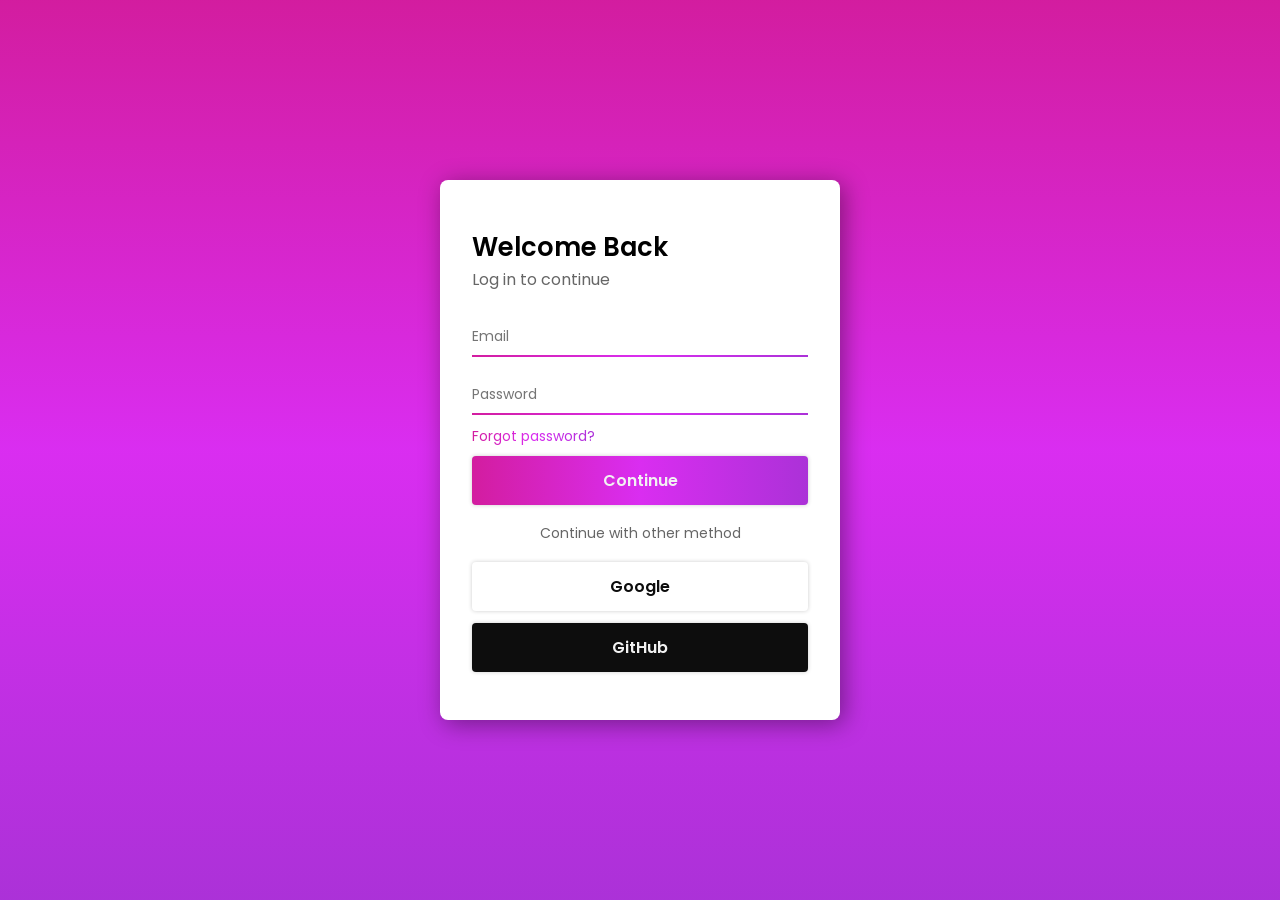
==== index.html @ d4b2c771 "add HTML and CSS" ====
<!doctype html>
<html lang="javascript">
    <head>
        <meta charset="UTF-8" />
        <meta name="viewport" content="width=device-width, initial-scale=1.0" />
        <title>Log in - Welcome</title>
        <link rel="stylesheet" href="/style.css" />
    </head>
    <body>
        <div class="container">
            <div class="msgContainer">
                <p class="welcomeMsg">Welcome Back</p>
                <p class="loginMsg">Log in to continue</p>
            </div>
            <div class="userInput">
                <form action="#" class="form">
                    <input
                        type="email"
                        id="userEmail"
                        class="inputText"
                        placeholder="Email"
                        required
                    />
                    <input
                        type="password"
                        id="userPassword"
                        class="inputText"
                        placeholder="Password"
                        required
                    />
                </form>
                <div class="forgotPass">
                    <a href="#">Forgot password?</a>
                </div>
                <button class="continueBtn formBtns" id="continueBtn">Continue</button>
                <div class="otherLoginMethod">
                    <p>Continue with other method</p>
                    <div class="otherBtn">
                        <button class="formBtns googleBtn">Google</button>
                        <button class="formBtns gitHubBtn">GitHub</button>
                    </div>
                </div>
            </div>
        </div>
        <script src="/script.js"></script>
    </body>
</html>
---- style.css ----
@import url("https://fonts.googleapis.com/css2?family=Poppins:wght@&display=swap");

* {
    padding: 0;
    margin: 0;
    box-sizing: border-box;
    font-family: "Poppins", sans-serif;
}

body {
    height: 100dvh;
    display: flex;
    flex-direction: column;
    align-items: center;
    justify-content: center;
    background: linear-gradient(
        hsl(317, 76%, 47%),
        hsl(293, 87%, 56%),
        hsl(284, 68%, 52%)
    );
}

.container {
    background-color: hsl(0, 0%, 100%);
    padding: 3rem 2rem;
    border-radius: 8px;
    box-shadow: 4px 4px 24px hsla(0, 0%, 0%, 0.4);
    max-width: 400px;
    width: 100%;
    min-height: 400px;
    display: flex;
    flex-direction: column;
    align-items: center;
    gap: 1.6rem;
}

.msgContainer {
    width: 100%;
}
.welcomeMsg {
    font-size: 1.6rem;
    font-weight: 600;
}
.loginMsg {
    color: hsl(0, 0%, 40%);
}

.userInput {
    display: flex;
    flex-direction: column;
    gap: 8px;
    width: 100%;
}

.form {
    display: flex;
    flex-direction: column;
    align-items: center;
    width: 100%;
    gap: 1.2rem;
}

.inputText {
    width: 100%;
    padding: 8px 0;
    border: none;
    border-bottom: 2px solid transparent;
    border-image: linear-gradient(
            to right,
            hsl(317, 76%, 47%),
            hsl(293, 87%, 56%),
            hsl(284, 68%, 52%)
        )
        1;
    font-size: 14px;
    transition: transform 0.35s cubic-bezier(0.34, 1.56, 0.64, 1);
}
.inputText:hover {
    transform: scale(1.01);
}
.inputText:focus {
    outline: none;
    transform: scale(1.03);
}

.forgotPass a {
    font-size: 14px;
    text-decoration: none;
    color: transparent;
    background: linear-gradient(
        to right,
        hsl(317, 76%, 47%),
        hsl(293, 87%, 56%),
        hsl(284, 68%, 52%)
    );
    -webkit-background-clip: text;
    background-clip: text;
}

.formBtns {
    border: none;
    width: 100%;
    padding: 12px 0;
    font-size: 16px;
    color: hsl(0, 0%, 95%);
    font-weight: 600;
    border-radius: 4px;
    cursor: pointer;
    box-shadow: 0 0 4px hsla(0, 0%, 0%, 0.2);
    transition: transform 0.35s cubic-bezier(0.34, 1.56, 0.64, 1);
}
.formBtns:hover {
    transform: scale(1.01);
}
.formBtns:active {
    transform: scale(1.03);
}

.continueBtn {
    background-image: linear-gradient(
        to right,
        hsl(317, 76%, 47%),
        hsl(293, 87%, 56%),
        hsl(284, 68%, 52%)
    );
}
.continueBtn:hover {
    background-image: linear-gradient(
        to right,
        hsl(317, 76%, 57%),
        hsl(293, 87%, 66%),
        hsl(284, 68%, 62%)
    );
}

.otherLoginMethod {
    display: flex;
    flex-direction: column;
    gap: 8px;
}

.otherLoginMethod p {
    font-size: 14px;
    padding: 10px 0;
    text-align: center;
    color: hsl(0, 0%, 40%);
}

.otherLoginMethod .otherBtn {
    display: flex;
    flex-direction: column;
    gap: 12px;
}

.googleBtn {
    background-color: hsl(0, 0%, 100%);
    color: hsl(0, 0%, 5%);
}

.gitHubBtn {
    background-color: hsl(0, 0%, 5%);
}
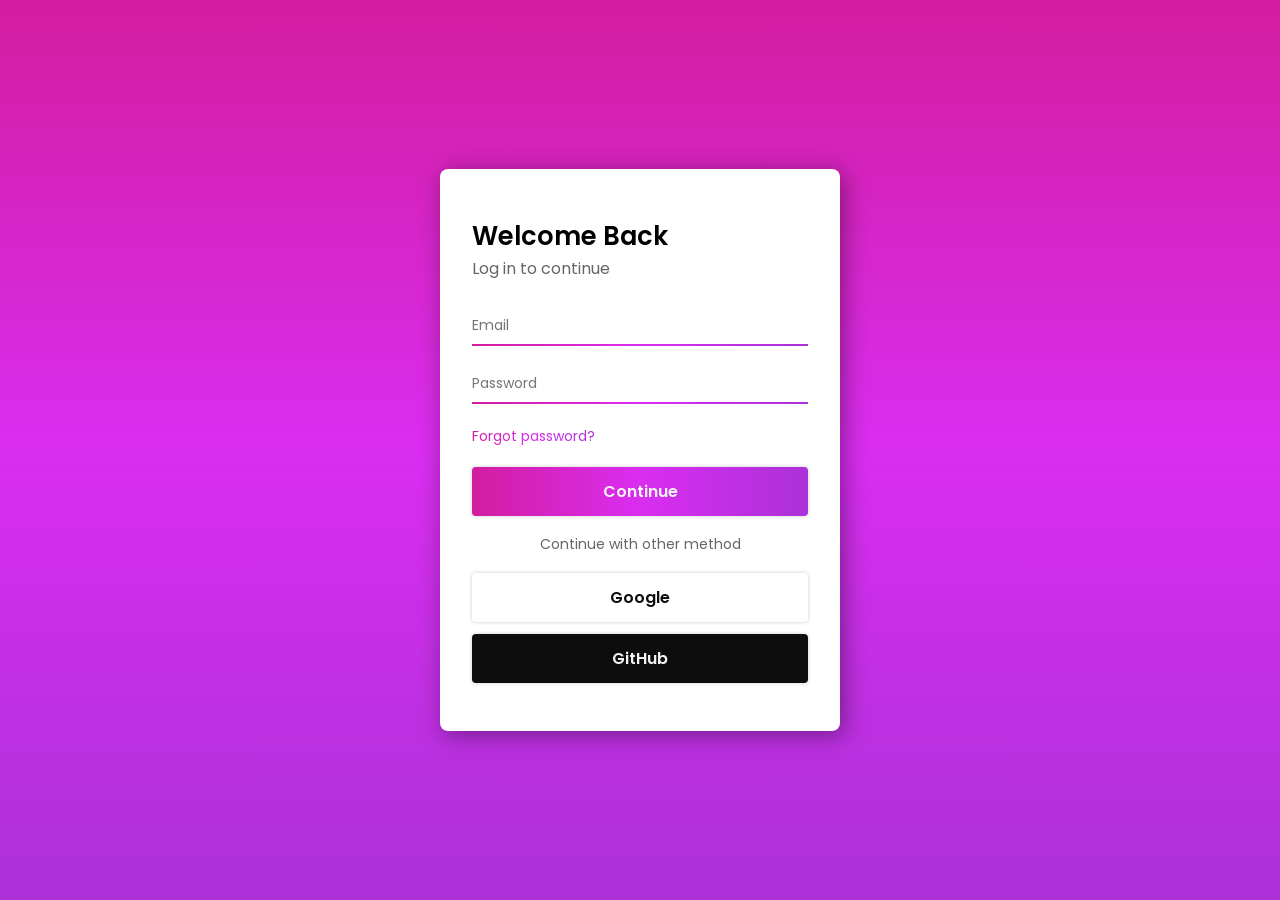
==== commit d58a6098: "fixed form logic" ====
--- a/index.html
+++ b/index.html
@@ -13,7 +13,7 @@
                 <p class="loginMsg">Log in to continue</p>
             </div>
             <div class="userInput">
-                <form action="#" class="form">
+                <form action="/submit" class="form">
                     <input
                         type="email"
                         id="userEmail"
@@ -28,11 +28,18 @@
                         placeholder="Password"
                         required
                     />
+                    <div class="forgotPass">
+                        <a href="#">Forgot password?</a>
+                    </div>
+                    <button
+                        type="submit"
+                        class="continueBtn formBtns"
+                        id="continueBtn"
+                    >
+                        Continue
+                    </button>
                 </form>
-                <div class="forgotPass">
-                    <a href="#">Forgot password?</a>
-                </div>
-                <button class="continueBtn formBtns" id="continueBtn">Continue</button>
+
                 <div class="otherLoginMethod">
                     <p>Continue with other method</p>
                     <div class="otherBtn">
--- a/style.css
+++ b/style.css
@@ -55,7 +55,6 @@
 .form {
     display: flex;
     flex-direction: column;
-    align-items: center;
     width: 100%;
     gap: 1.2rem;
 }
@@ -156,7 +155,13 @@
     background-color: hsl(0, 0%, 100%);
     color: hsl(0, 0%, 5%);
 }
+.googleBtn:hover {
+    background-color: hsl(0, 0%, 95%);
+}
 
 .gitHubBtn {
     background-color: hsl(0, 0%, 5%);
 }
+.gitHubBtn:hover {
+    background-color: hsl(0, 0%, 15%);
+}
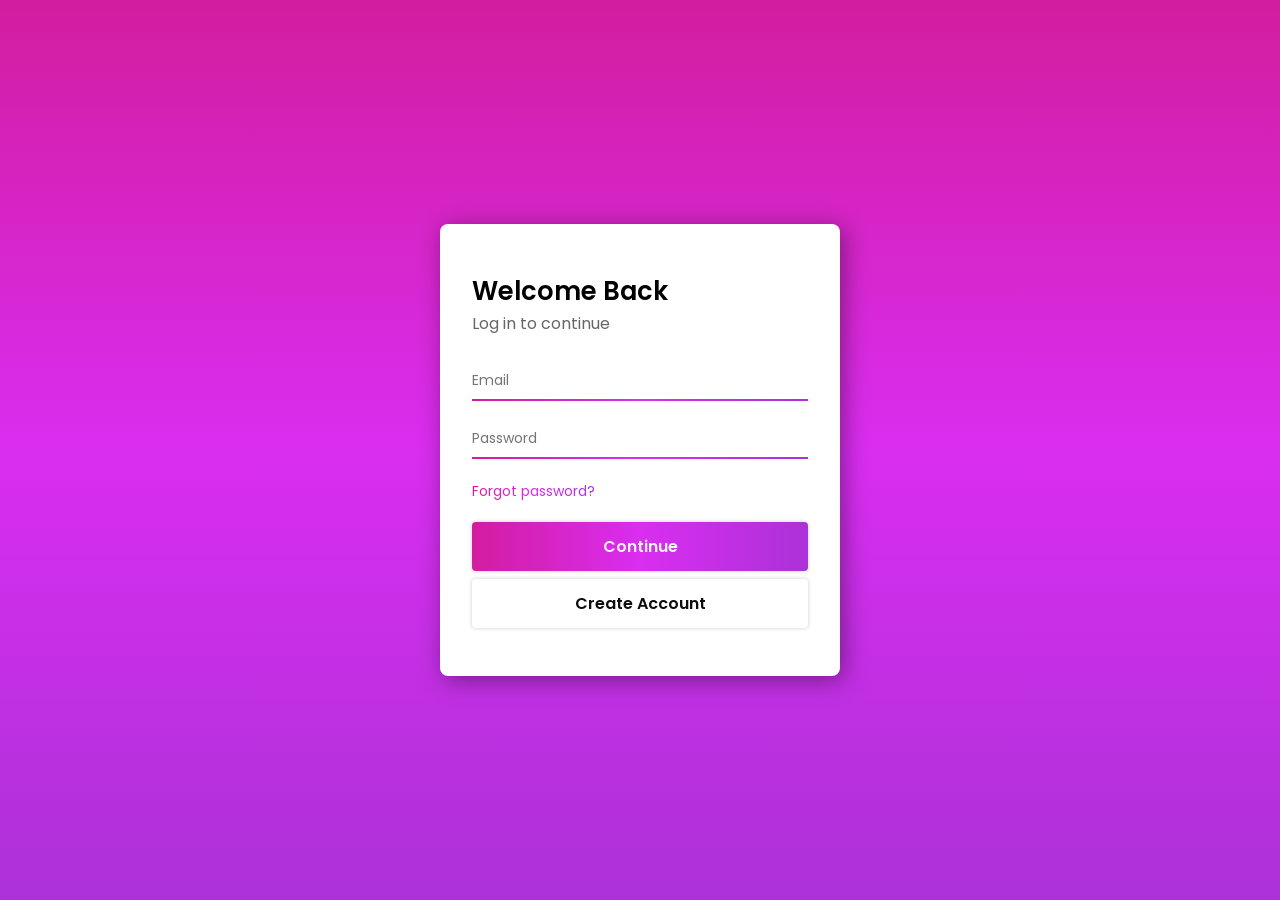
==== commit 31a4d609: "add create account option" ====
--- a/index.html
+++ b/index.html
@@ -1,5 +1,5 @@
 <!doctype html>
-<html lang="javascript">
+<html lang="en">
     <head>
         <meta charset="UTF-8" />
         <meta name="viewport" content="width=device-width, initial-scale=1.0" />
@@ -39,14 +39,15 @@
                         Continue
                     </button>
                 </form>
+                <button class="formBtns createAccBtn">Create Account</button>
 
-                <div class="otherLoginMethod">
-                    <p>Continue with other method</p>
+                <!-- <div class="otherLoginMethod">
+                    <p>or</p>
                     <div class="otherBtn">
                         <button class="formBtns googleBtn">Google</button>
                         <button class="formBtns gitHubBtn">GitHub</button>
                     </div>
-                </div>
+                </div> -->
             </div>
         </div>
         <script src="/script.js"></script>
--- a/style.css
+++ b/style.css
@@ -132,7 +132,15 @@
     );
 }
 
-.otherLoginMethod {
+.createAccBtn {
+    background-color: hsl(0, 0%, 100%);
+    color: hsl(0, 0%, 5%);
+}
+.createAccBtn:hover {
+    background-color: hsl(0, 0%, 95%);
+}
+
+/* .otherLoginMethod {
     display: flex;
     flex-direction: column;
     gap: 8px;
@@ -164,4 +172,16 @@
 }
 .gitHubBtn:hover {
     background-color: hsl(0, 0%, 15%);
+} */
+
+@media screen and (max-width: 400px) {
+    .container {
+        height: 100%;
+        justify-content: center;
+        padding: 2rem 1rem;
+        border-radius: 0;
+    }
+    .formBtns {
+        padding: 8px 0;
+    }
 }
